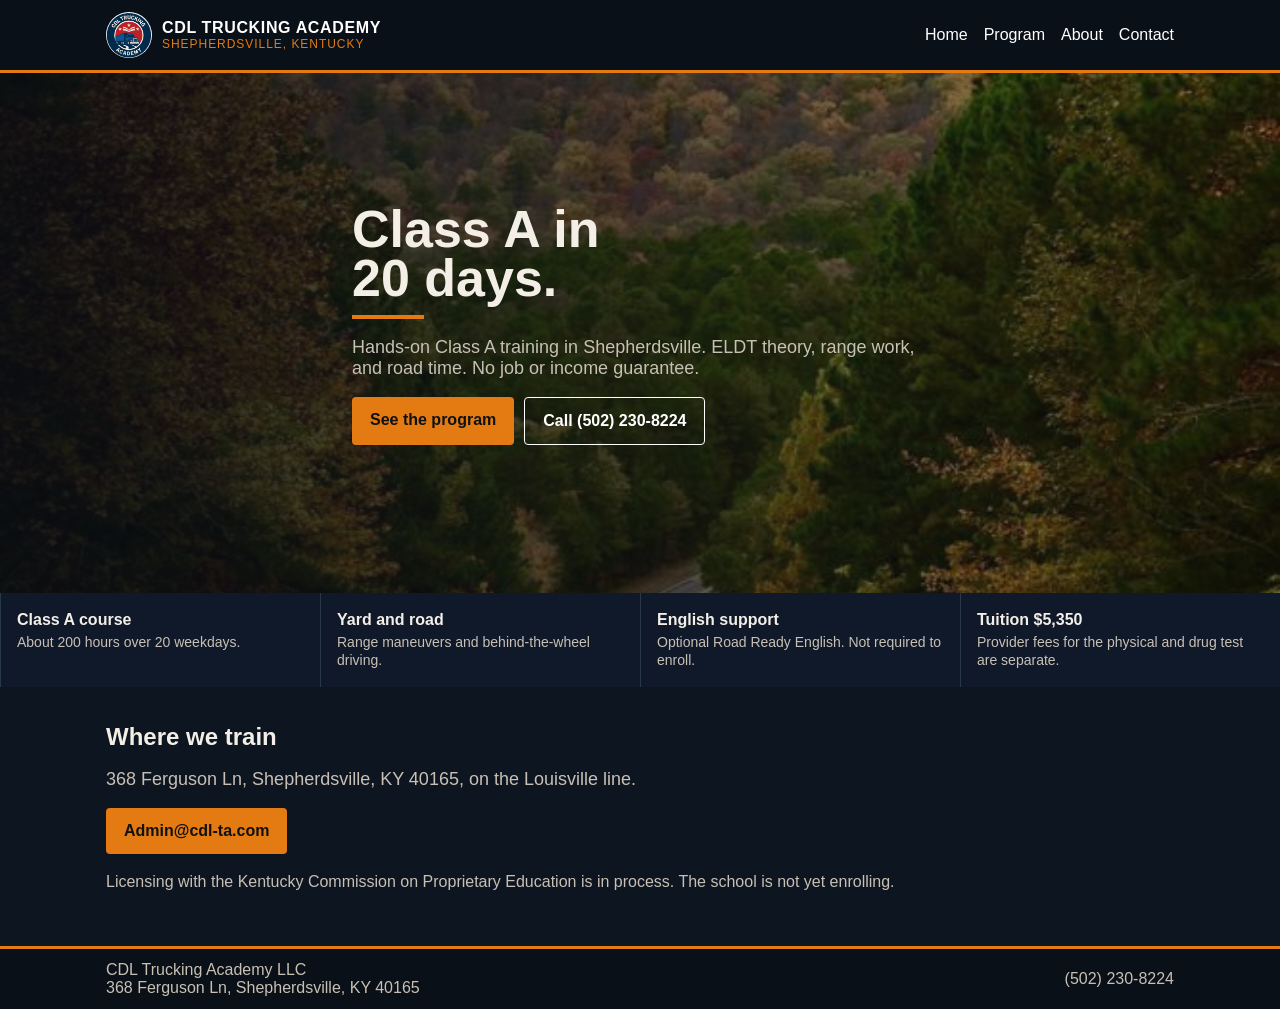
==== index.html @ 997da33d "Rebuild the site in the night-road theme" ====
<!doctype html><html lang="en"><head><meta charset="utf-8"><meta name="viewport" content="width=device-width, initial-scale=1"><meta name="theme-color" content="#0a1018"><title>CDL Trucking Academy</title><link rel="stylesheet" href="css/site.css"><link rel="icon" href="images/logo.png"></head><body>
<header><div class="bar">
<a class="brand" href="index.html"><img src="images/logo.png" alt="CDL Trucking Academy mark"><div><strong>CDL TRUCKING ACADEMY</strong><span>SHEPHERDSVILLE, KENTUCKY</span></div></a>
<input class="nav-toggle" id="nav-toggle" type="checkbox"><label for="nav-toggle">Menu</label>
<nav><a href="index.html">Home</a><a href="catalog.html">Program</a><a href="about.html">About</a><a href="index.html#contact">Contact</a></nav>
</div></header>
<section class="hero" style="background-image:url(images/road.jpg)">
<div class="hero-inner">
<h1>Class A in 20 days.</h1>
<div class="rule"></div>
<p class="lead">Hands-on Class A training in Shepherdsville. ELDT theory, range work, and road time. No job or income guarantee.</p>
<p class="actions"><a class="btn" href="catalog.html">See the program</a><a class="btn ghost" href="#contact">Call (502) 230-8224</a></p>
</div>
</section>
<section class="strip">
<div><strong>Class A course</strong><span>About 200 hours over 20 weekdays.</span></div>
<div><strong>Yard and road</strong><span>Range maneuvers and behind-the-wheel driving.</span></div>
<div><strong>English support</strong><span>Optional Road Ready English. Not required to enroll.</span></div>
<div><strong>Tuition $5,350</strong><span>Provider fees for the physical and drug test are separate.</span></div>
</section>
<div class="wrap" id="contact">
<h2>Where we train</h2>
<p class="lead">368 Ferguson Ln, Shepherdsville, KY 40165, on the Louisville line.</p>
<p><a class="btn" href="mailto:Admin@cdl-ta.com">Admin@cdl-ta.com</a></p>
<p class="note">Licensing with the Kentucky Commission on Proprietary Education is in process. The school is not yet enrolling.</p>
</div>
<footer><div class="bar"><div>CDL Trucking Academy LLC<br>368 Ferguson Ln, Shepherdsville, KY 40165</div><div>(502) 230-8224</div></div></footer>
</body></html>
---- css/site.css ----
:root { --ink:#f4efe6; --muted:#c8c0b4; --bg:#0d1520; --panel:#152033; --line:#2a384c; --amber:#e37b12; --amber-dark:#c2660c; }
* { box-sizing:border-box; }
html { -webkit-text-size-adjust:100%; }
body { margin:0; font-family:Arial, Helvetica, sans-serif; color:var(--ink); background:var(--bg); }
img { max-width:100%; height:auto; display:block; }
a { color:var(--amber); }
header { background:#0a1018; border-bottom:3px solid var(--amber); position:sticky; top:0; z-index:2; }
.bar { max-width:1100px; margin:0 auto; padding:12px 16px; display:flex; align-items:center; justify-content:space-between; gap:16px; }
.brand { display:flex; align-items:center; gap:10px; color:#fff; text-decoration:none; }
.brand img { width:46px; height:46px; border-radius:50%; background:#fff; }
.brand strong { display:block; letter-spacing:.04em; }
.brand span { display:block; color:var(--amber); font-size:12px; letter-spacing:.08em; }
.nav-toggle { display:none; }
.nav-toggle + label { display:none; }
nav { display:flex; gap:16px; }
nav a { color:#fff; text-decoration:none; padding:8px 0; }
.hero { position:relative; min-height:520px; display:flex; align-items:center; background:#0a1018 center/cover no-repeat; }
.hero::before { content:""; position:absolute; inset:0; background:linear-gradient(90deg, rgba(8,12,18,.88) 0%, rgba(8,12,18,.55) 55%, rgba(8,12,18,.25) 100%); }
.hero-inner, .wrap { position:relative; max-width:1100px; margin:0 auto; padding:36px 16px; }
.hero h1 { font-size:52px; line-height:.95; margin:0 0 12px; max-width:10ch; }
.rule { width:72px; height:4px; background:var(--amber); margin:0 0 16px; }
.lead { font-size:18px; max-width:36rem; color:var(--muted); }
.btn { display:inline-block; background:var(--amber); color:#111; text-decoration:none; font-weight:700; padding:14px 18px; border-radius:4px; min-height:44px; }
.btn.ghost { background:transparent; color:#fff; border:1px solid #fff; }
.actions { display:flex; flex-wrap:wrap; gap:10px; margin-top:18px; }
.strip { display:grid; grid-template-columns:1fr; background:#10192a; }
.strip div { padding:18px 16px; border-top:1px solid var(--line); }
.strip strong { display:block; margin-bottom:4px; }
.strip span { color:var(--muted); font-size:14px; }
.wrap h1, .wrap h2 { margin:0 0 12px; }
.grid { display:grid; grid-template-columns:1fr; gap:12px; }
.card { background:var(--panel); border:1px solid var(--line); padding:16px; border-radius:6px; }
.card h3 { margin:0 0 8px; }
.card p, li, .note { color:var(--muted); line-height:1.5; }
.table-wrap { overflow-x:auto; }
table { width:100%; border-collapse:collapse; }
th, td { text-align:left; padding:12px; border-bottom:1px solid var(--line); }
th { color:var(--amber); }
footer { background:#0a1018; border-top:3px solid var(--amber); }
footer .bar { display:block; color:var(--muted); }
footer a { color:#fff; }
@media (max-width:700px) {
  .nav-toggle + label { display:inline-flex; align-items:center; justify-content:center; width:44px; height:44px; border:1px solid #445; color:#fff; border-radius:4px; }
  nav { display:none; width:100%; flex-direction:column; }
  .nav-toggle:checked ~ nav { display:flex; }
  .bar { flex-wrap:wrap; }
  .hero h1 { font-size:40px; }
  .btn { display:block; text-align:center; }
}
@media (min-width:701px) {
  .strip { grid-template-columns:repeat(4,1fr); }
  .strip div { border-top:0; border-left:1px solid var(--line); }
  .grid.three { grid-template-columns:repeat(3,1fr); }
  footer .bar { display:flex; }
}
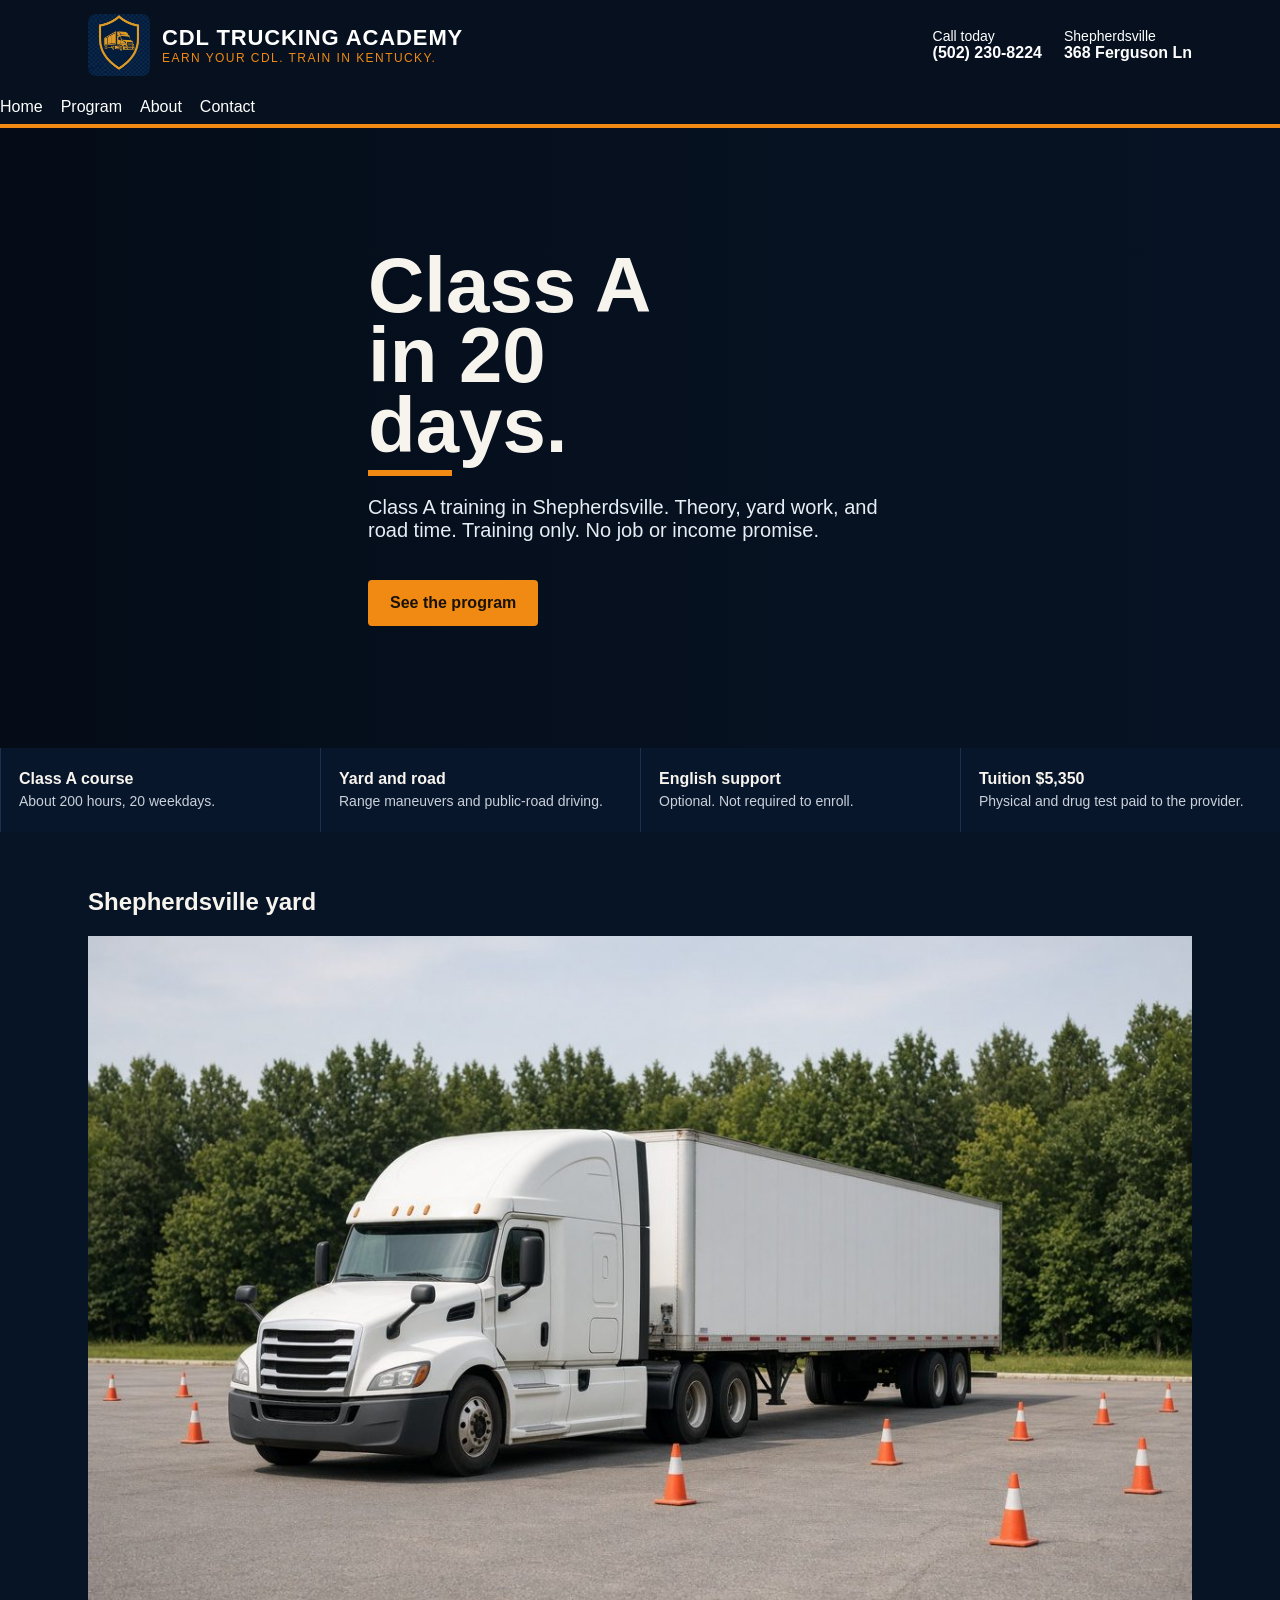
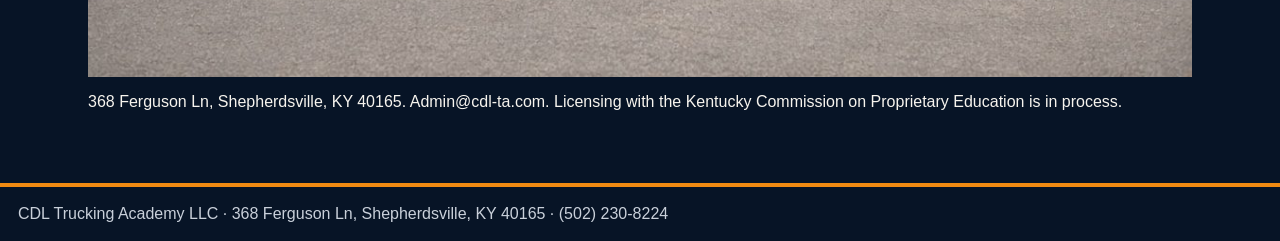
==== commit 577e3511: "Match the night-road mock and use new photos" ====
--- a/index.html
+++ b/index.html
@@ -1,28 +1,28 @@
-<!doctype html><html lang="en"><head><meta charset="utf-8"><meta name="viewport" content="width=device-width, initial-scale=1"><meta name="theme-color" content="#0a1018"><title>CDL Trucking Academy</title><link rel="stylesheet" href="css/site.css"><link rel="icon" href="images/logo.png"></head><body>
-<header><div class="bar">
-<a class="brand" href="index.html"><img src="images/logo.png" alt="CDL Trucking Academy mark"><div><strong>CDL TRUCKING ACADEMY</strong><span>SHEPHERDSVILLE, KENTUCKY</span></div></a>
-<input class="nav-toggle" id="nav-toggle" type="checkbox"><label for="nav-toggle">Menu</label>
-<nav><a href="index.html">Home</a><a href="catalog.html">Program</a><a href="about.html">About</a><a href="index.html#contact">Contact</a></nav>
-</div></header>
-<section class="hero" style="background-image:url(images/road.jpg)">
-<div class="hero-inner">
+<!doctype html><html lang="en"><head><meta charset="utf-8"><meta name="viewport" content="width=device-width, initial-scale=1"><title>CDL Trucking Academy</title><link rel="stylesheet" href="css/site.css"><link rel="icon" href="images/mark.jpg"></head><body>
+<header>
+<div class="top">
+<a class="brand" href="index.html"><img src="images/mark.jpg" alt="Academy mark"><div><strong>CDL TRUCKING ACADEMY</strong><span>EARN YOUR CDL. TRAIN IN KENTUCKY.</span></div></a>
+<div class="meta"><div>Call today<b>(502) 230-8224</b></div><div>Shepherdsville<b>368 Ferguson Ln</b></div></div>
+<input class="nav-toggle" id="nav" type="checkbox"><label for="nav">Menu</label>
+</div>
+<nav><a href="index.html">Home</a><a href="catalog.html">Program</a><a href="about.html">About</a><a href="#contact">Contact</a></nav>
+</header>
+<section class="hero"><div class="hero-inner">
 <h1>Class A in 20 days.</h1>
 <div class="rule"></div>
-<p class="lead">Hands-on Class A training in Shepherdsville. ELDT theory, range work, and road time. No job or income guarantee.</p>
-<p class="actions"><a class="btn" href="catalog.html">See the program</a><a class="btn ghost" href="#contact">Call (502) 230-8224</a></p>
-</div>
-</section>
+<p class="lead">Class A training in Shepherdsville. Theory, yard work, and road time. Training only. No job or income promise.</p>
+<a class="btn" href="catalog.html">See the program</a>
+</div></section>
 <section class="strip">
-<div><strong>Class A course</strong><span>About 200 hours over 20 weekdays.</span></div>
-<div><strong>Yard and road</strong><span>Range maneuvers and behind-the-wheel driving.</span></div>
-<div><strong>English support</strong><span>Optional Road Ready English. Not required to enroll.</span></div>
-<div><strong>Tuition $5,350</strong><span>Provider fees for the physical and drug test are separate.</span></div>
+<div><b>Class A course</b><span>About 200 hours, 20 weekdays.</span></div>
+<div><b>Yard and road</b><span>Range maneuvers and public-road driving.</span></div>
+<div><b>English support</b><span>Optional. Not required to enroll.</span></div>
+<div><b>Tuition $5,350</b><span>Physical and drug test paid to the provider.</span></div>
 </section>
 <div class="wrap" id="contact">
-<h2>Where we train</h2>
-<p class="lead">368 Ferguson Ln, Shepherdsville, KY 40165, on the Louisville line.</p>
-<p><a class="btn" href="mailto:Admin@cdl-ta.com">Admin@cdl-ta.com</a></p>
-<p class="note">Licensing with the Kentucky Commission on Proprietary Education is in process. The school is not yet enrolling.</p>
+<h2>Shepherdsville yard</h2>
+<img src="images/yard.jpg" alt="Training yard">
+<p>368 Ferguson Ln, Shepherdsville, KY 40165. Admin@cdl-ta.com. Licensing with the Kentucky Commission on Proprietary Education is in process.</p>
 </div>
-<footer><div class="bar"><div>CDL Trucking Academy LLC<br>368 Ferguson Ln, Shepherdsville, KY 40165</div><div>(502) 230-8224</div></div></footer>
+<footer>CDL Trucking Academy LLC · 368 Ferguson Ln, Shepherdsville, KY 40165 · (502) 230-8224</footer>
 </body></html>
--- a/css/site.css
+++ b/css/site.css
@@ -1,55 +1,45 @@
-:root { --ink:#f4efe6; --muted:#c8c0b4; --bg:#0d1520; --panel:#152033; --line:#2a384c; --amber:#e37b12; --amber-dark:#c2660c; }
+:root { --amber:#f08a12; --navy:#071426; --panel:#0c1c33; --ink:#f7f4ee; --muted:#c9d0da; }
 * { box-sizing:border-box; }
-html { -webkit-text-size-adjust:100%; }
-body { margin:0; font-family:Arial, Helvetica, sans-serif; color:var(--ink); background:var(--bg); }
-img { max-width:100%; height:auto; display:block; }
+body { margin:0; font-family:Arial, Helvetica, sans-serif; background:var(--navy); color:var(--ink); }
+img { max-width:100%; display:block; }
 a { color:var(--amber); }
-header { background:#0a1018; border-bottom:3px solid var(--amber); position:sticky; top:0; z-index:2; }
-.bar { max-width:1100px; margin:0 auto; padding:12px 16px; display:flex; align-items:center; justify-content:space-between; gap:16px; }
-.brand { display:flex; align-items:center; gap:10px; color:#fff; text-decoration:none; }
-.brand img { width:46px; height:46px; border-radius:50%; background:#fff; }
-.brand strong { display:block; letter-spacing:.04em; }
-.brand span { display:block; color:var(--amber); font-size:12px; letter-spacing:.08em; }
+header { background:#06101e; border-bottom:4px solid var(--amber); }
+.top { max-width:1140px; margin:0 auto; padding:14px 18px; display:flex; align-items:center; justify-content:space-between; gap:18px; }
+.brand { display:flex; align-items:center; gap:12px; color:#fff; text-decoration:none; }
+.brand img { width:62px; height:62px; object-fit:cover; border-radius:8px; }
+.brand strong { display:block; font-size:22px; letter-spacing:.04em; }
+.brand span { display:block; color:var(--amber); font-size:12px; letter-spacing:.12em; }
+.meta { display:flex; gap:22px; color:#fff; font-size:14px; }
+.meta b { display:block; font-size:16px; }
 .nav-toggle { display:none; }
-.nav-toggle + label { display:none; }
-nav { display:flex; gap:16px; }
+.nav-toggle + label { display:none; color:#fff; border:1px solid #345; padding:10px 12px; }
+nav { display:flex; gap:18px; background:#06101e; }
 nav a { color:#fff; text-decoration:none; padding:8px 0; }
-.hero { position:relative; min-height:520px; display:flex; align-items:center; background:#0a1018 center/cover no-repeat; }
-.hero::before { content:""; position:absolute; inset:0; background:linear-gradient(90deg, rgba(8,12,18,.88) 0%, rgba(8,12,18,.55) 55%, rgba(8,12,18,.25) 100%); }
-.hero-inner, .wrap { position:relative; max-width:1100px; margin:0 auto; padding:36px 16px; }
-.hero h1 { font-size:52px; line-height:.95; margin:0 0 12px; max-width:10ch; }
-.rule { width:72px; height:4px; background:var(--amber); margin:0 0 16px; }
-.lead { font-size:18px; max-width:36rem; color:var(--muted); }
-.btn { display:inline-block; background:var(--amber); color:#111; text-decoration:none; font-weight:700; padding:14px 18px; border-radius:4px; min-height:44px; }
-.btn.ghost { background:transparent; color:#fff; border:1px solid #fff; }
-.actions { display:flex; flex-wrap:wrap; gap:10px; margin-top:18px; }
-.strip { display:grid; grid-template-columns:1fr; background:#10192a; }
-.strip div { padding:18px 16px; border-top:1px solid var(--line); }
-.strip strong { display:block; margin-bottom:4px; }
+.hero { min-height:620px; background:url(images/hero.jpg) center/cover no-repeat; display:flex; align-items:center; position:relative; }
+.hero::before { content:""; position:absolute; inset:0; background:linear-gradient(90deg, rgba(4,10,20,.82), rgba(4,10,20,.28) 62%, rgba(4,10,20,.15)); }
+.hero-inner { position:relative; max-width:1140px; margin:0 auto; padding:48px 18px; }
+.hero h1 { font-size:78px; line-height:.9; margin:0 0 10px; max-width:8ch; }
+.rule { width:84px; height:6px; background:var(--amber); margin:8px 0 18px; }
+.lead { font-size:20px; max-width:34rem; color:#e7edf4; }
+.btn { display:inline-block; background:var(--amber); color:#1a1206; text-decoration:none; font-weight:800; padding:14px 22px; border-radius:4px; margin-top:18px; }
+.strip { display:grid; grid-template-columns:repeat(4,1fr); background:#08162b; }
+.strip div { padding:22px 18px; border-left:1px solid #1d314d; }
+.strip b { display:block; margin-bottom:4px; }
 .strip span { color:var(--muted); font-size:14px; }
-.wrap h1, .wrap h2 { margin:0 0 12px; }
-.grid { display:grid; grid-template-columns:1fr; gap:12px; }
-.card { background:var(--panel); border:1px solid var(--line); padding:16px; border-radius:6px; }
-.card h3 { margin:0 0 8px; }
-.card p, li, .note { color:var(--muted); line-height:1.5; }
+.wrap { max-width:1140px; margin:0 auto; padding:36px 18px 56px; }
+.grid { display:grid; grid-template-columns:repeat(3,1fr); gap:14px; }
+.card { background:var(--panel); padding:16px; border:1px solid #1d314d; }
+table { width:100%; border-collapse:collapse; }
+th, td { text-align:left; padding:12px; border-bottom:1px solid #1d314d; }
+th { color:var(--amber); }
 .table-wrap { overflow-x:auto; }
-table { width:100%; border-collapse:collapse; }
-th, td { text-align:left; padding:12px; border-bottom:1px solid var(--line); }
-th { color:var(--amber); }
-footer { background:#0a1018; border-top:3px solid var(--amber); }
-footer .bar { display:block; color:var(--muted); }
-footer a { color:#fff; }
-@media (max-width:700px) {
-  .nav-toggle + label { display:inline-flex; align-items:center; justify-content:center; width:44px; height:44px; border:1px solid #445; color:#fff; border-radius:4px; }
-  nav { display:none; width:100%; flex-direction:column; }
+footer { border-top:4px solid var(--amber); padding:18px; color:var(--muted); }
+@media (max-width:800px) {
+  .top, .meta, .strip, .grid { display:block; }
+  .nav-toggle + label { display:inline-block; }
+  nav { display:none; flex-direction:column; padding:0 18px 12px; }
   .nav-toggle:checked ~ nav { display:flex; }
-  .bar { flex-wrap:wrap; }
-  .hero h1 { font-size:40px; }
-  .btn { display:block; text-align:center; }
+  .hero { min-height:480px; }
+  .hero h1 { font-size:48px; }
+  .strip div { border-left:0; border-top:1px solid #1d314d; }
 }
-@media (min-width:701px) {
-  .strip { grid-template-columns:repeat(4,1fr); }
-  .strip div { border-top:0; border-left:1px solid var(--line); }
-  .grid.three { grid-template-columns:repeat(3,1fr); }
-  footer .bar { display:flex; }
-}
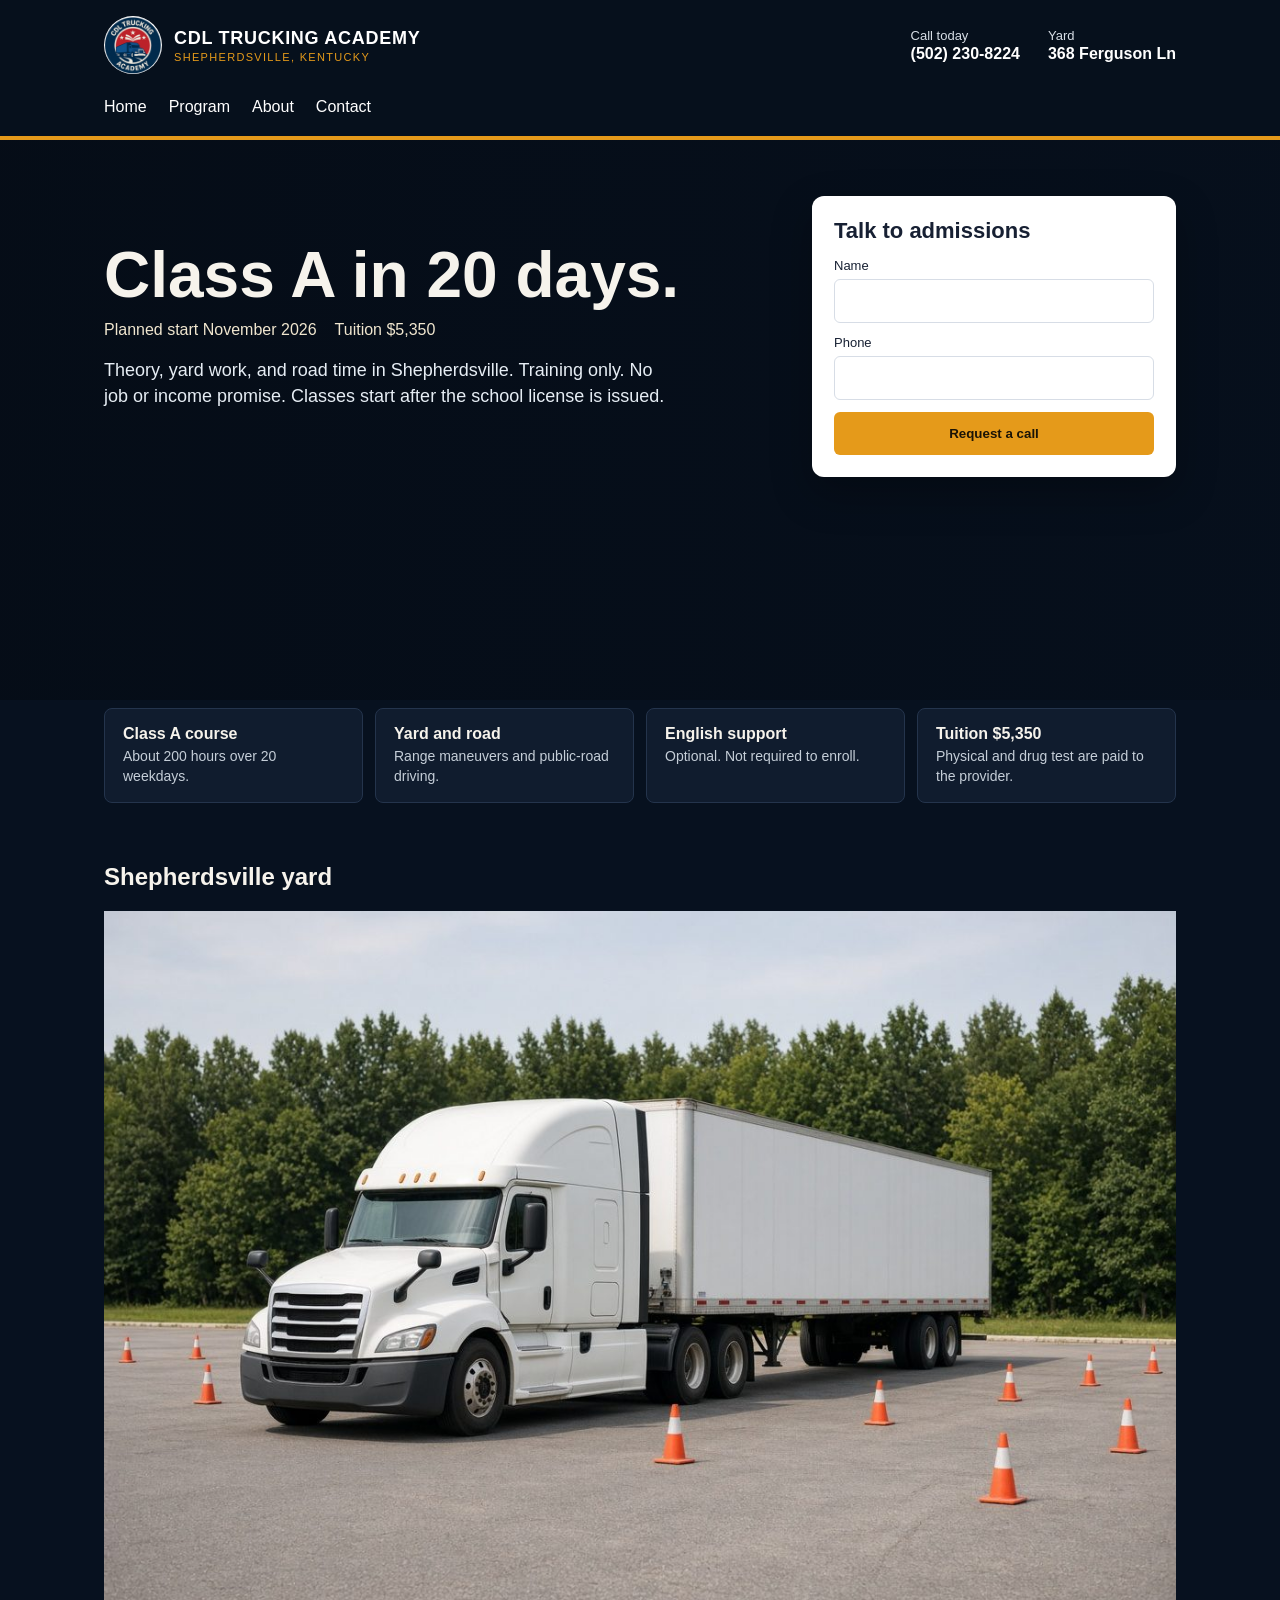
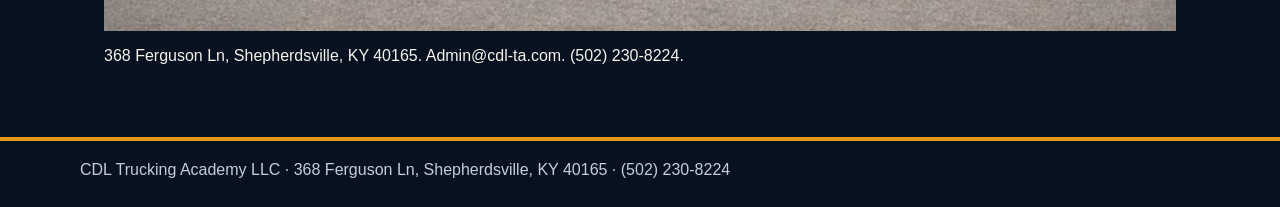
==== commit 4da57563: "Advisor layout with the school logo" ====
--- a/index.html
+++ b/index.html
@@ -1,28 +1,35 @@
-<!doctype html><html lang="en"><head><meta charset="utf-8"><meta name="viewport" content="width=device-width, initial-scale=1"><title>CDL Trucking Academy</title><link rel="stylesheet" href="css/site.css"><link rel="icon" href="images/mark.jpg"></head><body>
+<!doctype html><html lang="en"><head><meta charset="utf-8"><meta name="viewport" content="width=device-width, initial-scale=1"><title>CDL Trucking Academy</title><link rel="stylesheet" href="css/site.css"><link rel="icon" href="images/logo.png"></head><body>
 <header>
 <div class="top">
-<a class="brand" href="index.html"><img src="images/mark.jpg" alt="Academy mark"><div><strong>CDL TRUCKING ACADEMY</strong><span>EARN YOUR CDL. TRAIN IN KENTUCKY.</span></div></a>
-<div class="meta"><div>Call today<b>(502) 230-8224</b></div><div>Shepherdsville<b>368 Ferguson Ln</b></div></div>
+<a class="brand" href="index.html"><img src="images/logo.png" alt="CDL Trucking Academy"><div><strong>CDL TRUCKING ACADEMY</strong><span>SHEPHERDSVILLE, KENTUCKY</span></div></a>
+<div class="meta"><div>Call today<b>(502) 230-8224</b></div><div>Yard<b>368 Ferguson Ln</b></div></div>
+</div>
 <input class="nav-toggle" id="nav" type="checkbox"><label for="nav">Menu</label>
-</div>
 <nav><a href="index.html">Home</a><a href="catalog.html">Program</a><a href="about.html">About</a><a href="#contact">Contact</a></nav>
 </header>
 <section class="hero"><div class="hero-inner">
+<div>
 <h1>Class A in 20 days.</h1>
-<div class="rule"></div>
-<p class="lead">Class A training in Shepherdsville. Theory, yard work, and road time. Training only. No job or income promise.</p>
-<a class="btn" href="catalog.html">See the program</a>
+<p class="facts"><span>Planned start November 2026</span><span>Tuition $5,350</span></p>
+<p class="lead">Theory, yard work, and road time in Shepherdsville. Training only. No job or income promise. Classes start after the school license is issued.</p>
+</div>
+<form class="card" action="mailto:Admin@cdl-ta.com" method="post" enctype="text/plain">
+<h2>Talk to admissions</h2>
+<label for="name">Name</label><input id="name" name="name" required>
+<label for="phone">Phone</label><input id="phone" name="phone" required>
+<button type="submit">Request a call</button>
+</form>
 </div></section>
 <section class="strip">
-<div><b>Class A course</b><span>About 200 hours, 20 weekdays.</span></div>
+<div><b>Class A course</b><span>About 200 hours over 20 weekdays.</span></div>
 <div><b>Yard and road</b><span>Range maneuvers and public-road driving.</span></div>
 <div><b>English support</b><span>Optional. Not required to enroll.</span></div>
-<div><b>Tuition $5,350</b><span>Physical and drug test paid to the provider.</span></div>
+<div><b>Tuition $5,350</b><span>Physical and drug test are paid to the provider.</span></div>
 </section>
 <div class="wrap" id="contact">
 <h2>Shepherdsville yard</h2>
 <img src="images/yard.jpg" alt="Training yard">
-<p>368 Ferguson Ln, Shepherdsville, KY 40165. Admin@cdl-ta.com. Licensing with the Kentucky Commission on Proprietary Education is in process.</p>
+<p>368 Ferguson Ln, Shepherdsville, KY 40165. Admin@cdl-ta.com. (502) 230-8224.</p>
 </div>
-<footer>CDL Trucking Academy LLC · 368 Ferguson Ln, Shepherdsville, KY 40165 · (502) 230-8224</footer>
+<footer><div>CDL Trucking Academy LLC · 368 Ferguson Ln, Shepherdsville, KY 40165 · (502) 230-8224</div></footer>
 </body></html>
--- a/css/site.css
+++ b/css/site.css
@@ -1,45 +1,53 @@
-:root { --amber:#f08a12; --navy:#071426; --panel:#0c1c33; --ink:#f7f4ee; --muted:#c9d0da; }
+:root { --amber:#e59a1a; --navy:#07111f; --panel:#101c2e; --ink:#f6f3ec; --muted:#c5ced8; --line:#24344c; }
 * { box-sizing:border-box; }
+html { -webkit-text-size-adjust:100%; }
 body { margin:0; font-family:Arial, Helvetica, sans-serif; background:var(--navy); color:var(--ink); }
 img { max-width:100%; display:block; }
 a { color:var(--amber); }
-header { background:#06101e; border-bottom:4px solid var(--amber); }
-.top { max-width:1140px; margin:0 auto; padding:14px 18px; display:flex; align-items:center; justify-content:space-between; gap:18px; }
+header { background:#06101c; border-bottom:4px solid var(--amber); }
+.top { max-width:1120px; margin:0 auto; padding:16px 24px; display:flex; align-items:center; justify-content:space-between; gap:20px; }
 .brand { display:flex; align-items:center; gap:12px; color:#fff; text-decoration:none; }
-.brand img { width:62px; height:62px; object-fit:cover; border-radius:8px; }
-.brand strong { display:block; font-size:22px; letter-spacing:.04em; }
-.brand span { display:block; color:var(--amber); font-size:12px; letter-spacing:.12em; }
-.meta { display:flex; gap:22px; color:#fff; font-size:14px; }
-.meta b { display:block; font-size:16px; }
+.brand img { width:58px; height:58px; border-radius:50%; background:#fff; }
+.brand strong { display:block; font-size:18px; letter-spacing:.04em; }
+.brand span { display:block; margin-top:2px; color:var(--amber); font-size:11px; letter-spacing:.12em; }
+.meta { display:flex; gap:28px; font-size:13px; color:#d7dee6; }
+.meta b { display:block; margin-top:2px; color:#fff; font-size:16px; }
 .nav-toggle { display:none; }
-.nav-toggle + label { display:none; color:#fff; border:1px solid #345; padding:10px 12px; }
-nav { display:flex; gap:18px; background:#06101e; }
+.nav-toggle + label { display:none; }
+nav { max-width:1120px; margin:0 auto; padding:0 24px 12px; display:flex; gap:22px; }
 nav a { color:#fff; text-decoration:none; padding:8px 0; }
-.hero { min-height:620px; background:url(images/hero.jpg) center/cover no-repeat; display:flex; align-items:center; position:relative; }
-.hero::before { content:""; position:absolute; inset:0; background:linear-gradient(90deg, rgba(4,10,20,.82), rgba(4,10,20,.28) 62%, rgba(4,10,20,.15)); }
-.hero-inner { position:relative; max-width:1140px; margin:0 auto; padding:48px 18px; }
-.hero h1 { font-size:78px; line-height:.9; margin:0 0 10px; max-width:8ch; }
-.rule { width:84px; height:6px; background:var(--amber); margin:8px 0 18px; }
-.lead { font-size:20px; max-width:34rem; color:#e7edf4; }
-.btn { display:inline-block; background:var(--amber); color:#1a1206; text-decoration:none; font-weight:800; padding:14px 22px; border-radius:4px; margin-top:18px; }
-.strip { display:grid; grid-template-columns:repeat(4,1fr); background:#08162b; }
-.strip div { padding:22px 18px; border-left:1px solid #1d314d; }
+.hero { min-height:560px; background:url(images/hero.jpg) center 40%/cover no-repeat; position:relative; }
+.hero::before { content:""; position:absolute; inset:0; background:linear-gradient(90deg, rgba(5,12,22,.88) 0%, rgba(5,12,22,.62) 48%, rgba(5,12,22,.35) 100%); }
+.hero-inner { position:relative; max-width:1120px; margin:0 auto; padding:56px 24px; display:grid; grid-template-columns:1.3fr .7fr; gap:32px; align-items:center; }
+.hero h1 { font-size:64px; line-height:.92; margin:0 0 16px; }
+.facts { display:flex; flex-wrap:wrap; gap:18px; color:#f0e6cf; margin:0 0 8px; }
+.lead { max-width:36rem; color:#e6edf4; font-size:18px; line-height:1.45; }
+.card { background:#fff; color:#172033; border-radius:12px; padding:22px; box-shadow:0 16px 40px rgba(0,0,0,.28); }
+.card h2 { margin:0 0 14px; font-size:22px; }
+label { display:block; font-size:13px; margin:0 0 6px; }
+input, textarea { width:100%; border:1px solid #d7dde6; border-radius:6px; padding:12px; margin:0 0 12px; font:inherit; }
+button, .btn { display:inline-block; width:100%; text-align:center; background:var(--amber); color:#1b1406; text-decoration:none; font-weight:800; border:0; border-radius:6px; padding:14px 16px; cursor:pointer; }
+.strip { max-width:1120px; margin:0 auto; padding:8px 24px 28px; display:grid; grid-template-columns:repeat(4,1fr); gap:12px; }
+.strip div { background:var(--panel); border:1px solid var(--line); border-radius:8px; padding:16px 18px; }
 .strip b { display:block; margin-bottom:4px; }
-.strip span { color:var(--muted); font-size:14px; }
-.wrap { max-width:1140px; margin:0 auto; padding:36px 18px 56px; }
+.strip span { color:var(--muted); font-size:14px; line-height:1.4; }
+.wrap { max-width:1120px; margin:0 auto; padding:12px 24px 56px; }
+.wrap h1 { font-size:40px; margin:8px 0 16px; }
 .grid { display:grid; grid-template-columns:repeat(3,1fr); gap:14px; }
-.card { background:var(--panel); padding:16px; border:1px solid #1d314d; }
+.panel { background:var(--panel); border:1px solid var(--line); border-radius:8px; padding:16px 18px; }
+.table-wrap { overflow-x:auto; }
 table { width:100%; border-collapse:collapse; }
-th, td { text-align:left; padding:12px; border-bottom:1px solid #1d314d; }
+th, td { text-align:left; padding:12px 10px; border-bottom:1px solid var(--line); }
 th { color:var(--amber); }
-.table-wrap { overflow-x:auto; }
-footer { border-top:4px solid var(--amber); padding:18px; color:var(--muted); }
+footer { border-top:4px solid var(--amber); padding:20px 24px 28px; color:var(--muted); }
+footer div { max-width:1120px; margin:0 auto; }
 @media (max-width:800px) {
-  .top, .meta, .strip, .grid { display:block; }
-  .nav-toggle + label { display:inline-block; }
-  nav { display:none; flex-direction:column; padding:0 18px 12px; }
+  .top { align-items:flex-start; }
+  .meta { display:none; }
+  .nav-toggle + label { display:inline-flex; align-items:center; height:44px; padding:0 12px; border:1px solid #345; color:#fff; border-radius:6px; }
+  nav { display:none; flex-direction:column; gap:0; }
   .nav-toggle:checked ~ nav { display:flex; }
-  .hero { min-height:480px; }
-  .hero h1 { font-size:48px; }
-  .strip div { border-left:0; border-top:1px solid #1d314d; }
+  .hero-inner, .strip, .grid { display:block; }
+  .hero h1 { font-size:42px; }
+  .card, .strip div, .panel { margin-top:12px; }
 }
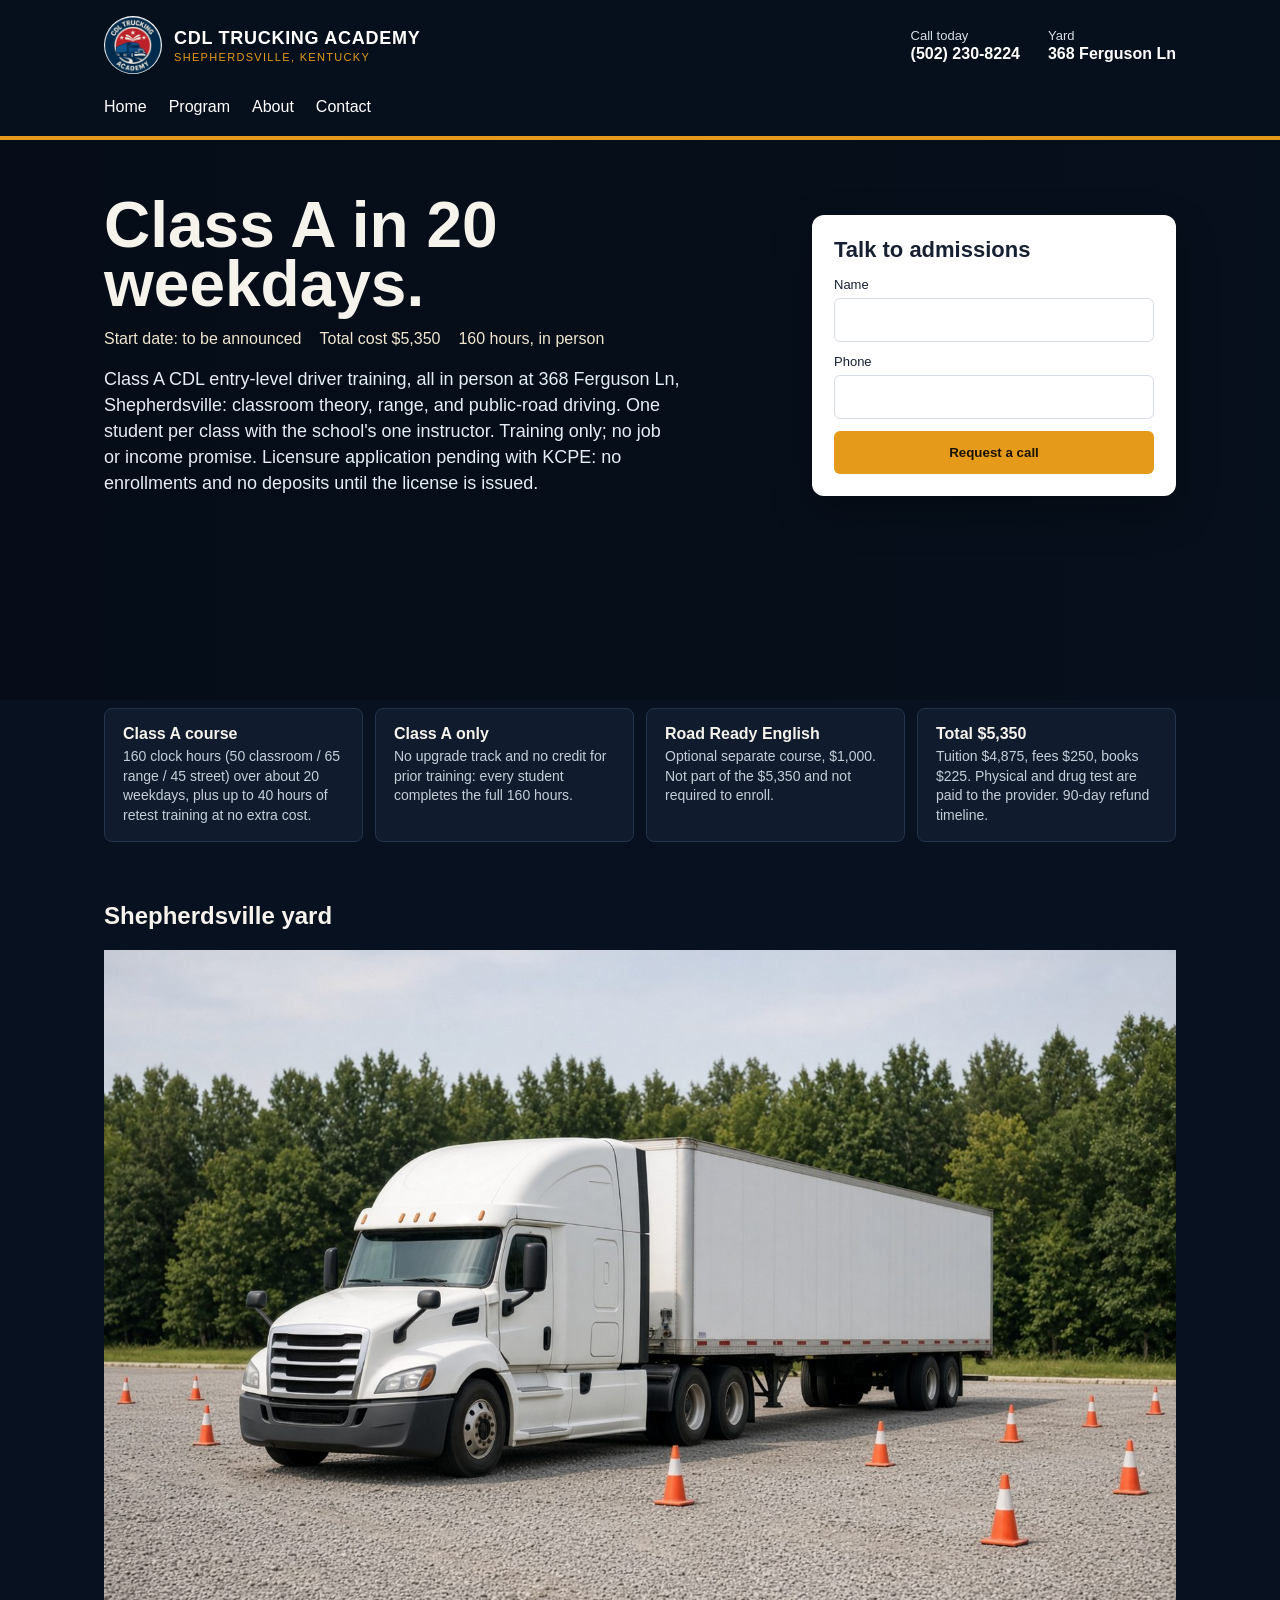
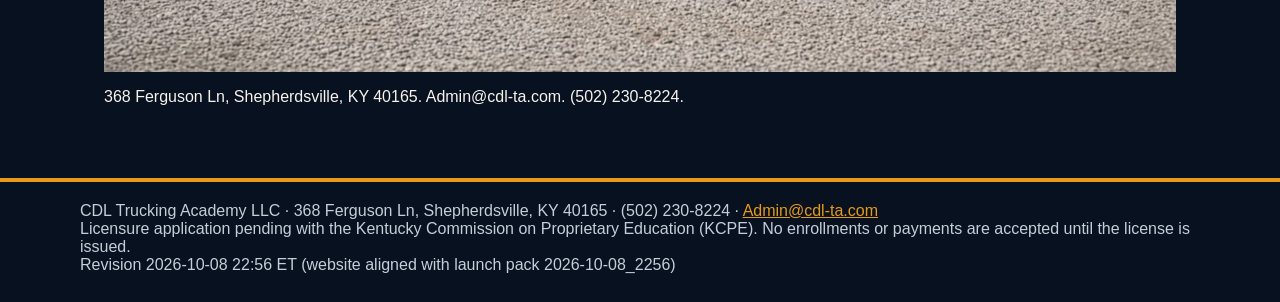
==== commit 461cb11e: "Website aligned with launch pack 2026-10-08_2256" ====
--- a/index.html
+++ b/index.html
@@ -9,9 +9,9 @@
 </header>
 <section class="hero"><div class="hero-inner">
 <div>
-<h1>Class A in 20 days.</h1>
-<p class="facts"><span>Planned start November 2026</span><span>Tuition $5,350</span></p>
-<p class="lead">Theory, yard work, and road time in Shepherdsville. Training only. No job or income promise. Classes start after the school license is issued.</p>
+<h1>Class A in 20 weekdays.</h1>
+<p class="facts"><span>Start date: to be announced</span><span>Total cost $5,350</span><span>160 hours, in person</span></p>
+<p class="lead">Class A CDL entry-level driver training, all in person at 368 Ferguson Ln, Shepherdsville: classroom theory, range, and public-road driving. One student per class with the school's one instructor. Training only; no job or income promise. Licensure application pending with KCPE: no enrollments and no deposits until the license is issued.</p>
 </div>
 <form class="card" action="mailto:Admin@cdl-ta.com" method="post" enctype="text/plain">
 <h2>Talk to admissions</h2>
@@ -21,15 +21,16 @@
 </form>
 </div></section>
 <section class="strip">
-<div><b>Class A course</b><span>About 200 hours over 20 weekdays.</span></div>
-<div><b>Yard and road</b><span>Range maneuvers and public-road driving.</span></div>
-<div><b>English support</b><span>Optional. Not required to enroll.</span></div>
-<div><b>Tuition $5,350</b><span>Physical and drug test are paid to the provider.</span></div>
+<div><b>Class A course</b><span>160 clock hours (50 classroom / 65 range / 45 street) over about 20 weekdays, plus up to 40 hours of retest training at no extra cost.</span></div>
+<div><b>Class A only</b><span>No upgrade track and no credit for prior training: every student completes the full 160 hours.</span></div>
+<div><b>Road Ready English</b><span>Optional separate course, $1,000. Not part of the $5,350 and not required to enroll.</span></div>
+<div><b>Total $5,350</b><span>Tuition $4,875, fees $250, books $225. Physical and drug test are paid to the provider. 90-day refund timeline.</span></div>
 </section>
 <div class="wrap" id="contact">
 <h2>Shepherdsville yard</h2>
 <img src="images/yard.jpg" alt="Training yard">
 <p>368 Ferguson Ln, Shepherdsville, KY 40165. Admin@cdl-ta.com. (502) 230-8224.</p>
 </div>
-<footer><div>CDL Trucking Academy LLC · 368 Ferguson Ln, Shepherdsville, KY 40165 · (502) 230-8224</div></footer>
+<footer><div>CDL Trucking Academy LLC · 368 Ferguson Ln, Shepherdsville, KY 40165 · (502) 230-8224 · <a href="mailto:Admin@cdl-ta.com">Admin@cdl-ta.com</a></div><div>Licensure application pending with the Kentucky Commission on Proprietary Education (KCPE). No enrollments or payments are accepted until the license is issued.</div><div>Revision 2026-10-08 22:56 ET (website aligned with launch pack 2026-10-08_2256)</div></footer>
+<!-- Revision 2026-10-08 22:56 ET (website aligned with launch pack 2026-10-08_2256) -->
 </body></html>
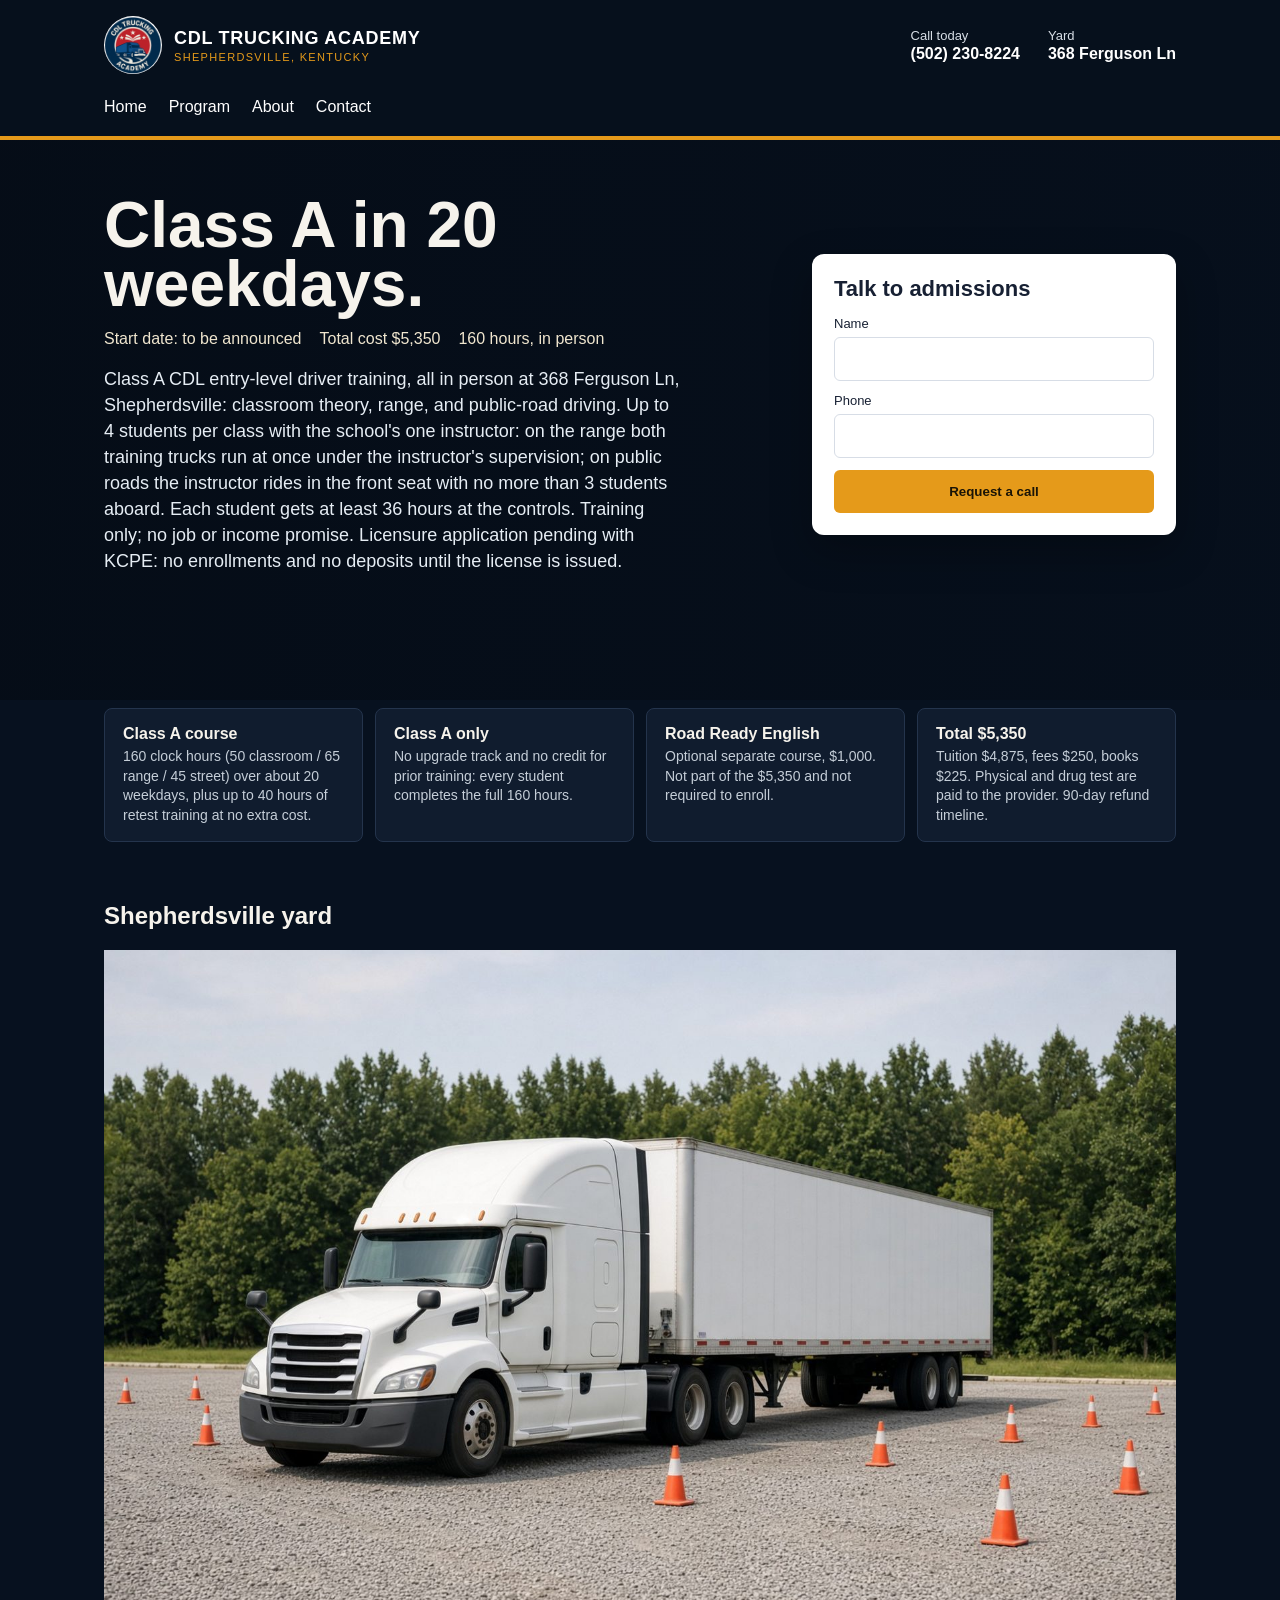
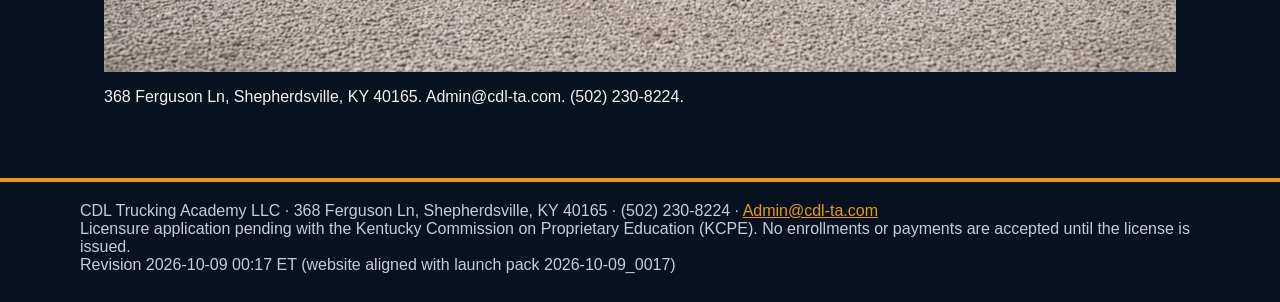
==== commit 599a7611: "Website aligned with launch pack 2026-10-09_0017" ====
--- a/index.html
+++ b/index.html
@@ -11,7 +11,7 @@
 <div>
 <h1>Class A in 20 weekdays.</h1>
 <p class="facts"><span>Start date: to be announced</span><span>Total cost $5,350</span><span>160 hours, in person</span></p>
-<p class="lead">Class A CDL entry-level driver training, all in person at 368 Ferguson Ln, Shepherdsville: classroom theory, range, and public-road driving. One student per class with the school's one instructor. Training only; no job or income promise. Licensure application pending with KCPE: no enrollments and no deposits until the license is issued.</p>
+<p class="lead">Class A CDL entry-level driver training, all in person at 368 Ferguson Ln, Shepherdsville: classroom theory, range, and public-road driving. Up to 4 students per class with the school's one instructor: on the range both training trucks run at once under the instructor's supervision; on public roads the instructor rides in the front seat with no more than 3 students aboard. Each student gets at least 36 hours at the controls. Training only; no job or income promise. Licensure application pending with KCPE: no enrollments and no deposits until the license is issued.</p>
 </div>
 <form class="card" action="mailto:Admin@cdl-ta.com" method="post" enctype="text/plain">
 <h2>Talk to admissions</h2>
@@ -31,6 +31,6 @@
 <img src="images/yard.jpg" alt="Training yard">
 <p>368 Ferguson Ln, Shepherdsville, KY 40165. Admin@cdl-ta.com. (502) 230-8224.</p>
 </div>
-<footer><div>CDL Trucking Academy LLC · 368 Ferguson Ln, Shepherdsville, KY 40165 · (502) 230-8224 · <a href="mailto:Admin@cdl-ta.com">Admin@cdl-ta.com</a></div><div>Licensure application pending with the Kentucky Commission on Proprietary Education (KCPE). No enrollments or payments are accepted until the license is issued.</div><div>Revision 2026-10-08 22:56 ET (website aligned with launch pack 2026-10-08_2256)</div></footer>
-<!-- Revision 2026-10-08 22:56 ET (website aligned with launch pack 2026-10-08_2256) -->
+<footer><div>CDL Trucking Academy LLC · 368 Ferguson Ln, Shepherdsville, KY 40165 · (502) 230-8224 · <a href="mailto:Admin@cdl-ta.com">Admin@cdl-ta.com</a></div><div>Licensure application pending with the Kentucky Commission on Proprietary Education (KCPE). No enrollments or payments are accepted until the license is issued.</div><div>Revision 2026-10-09 00:17 ET (website aligned with launch pack 2026-10-09_0017)</div></footer>
+<!-- Revision 2026-10-09 00:17 ET (website aligned with launch pack 2026-10-09_0017) -->
 </body></html>
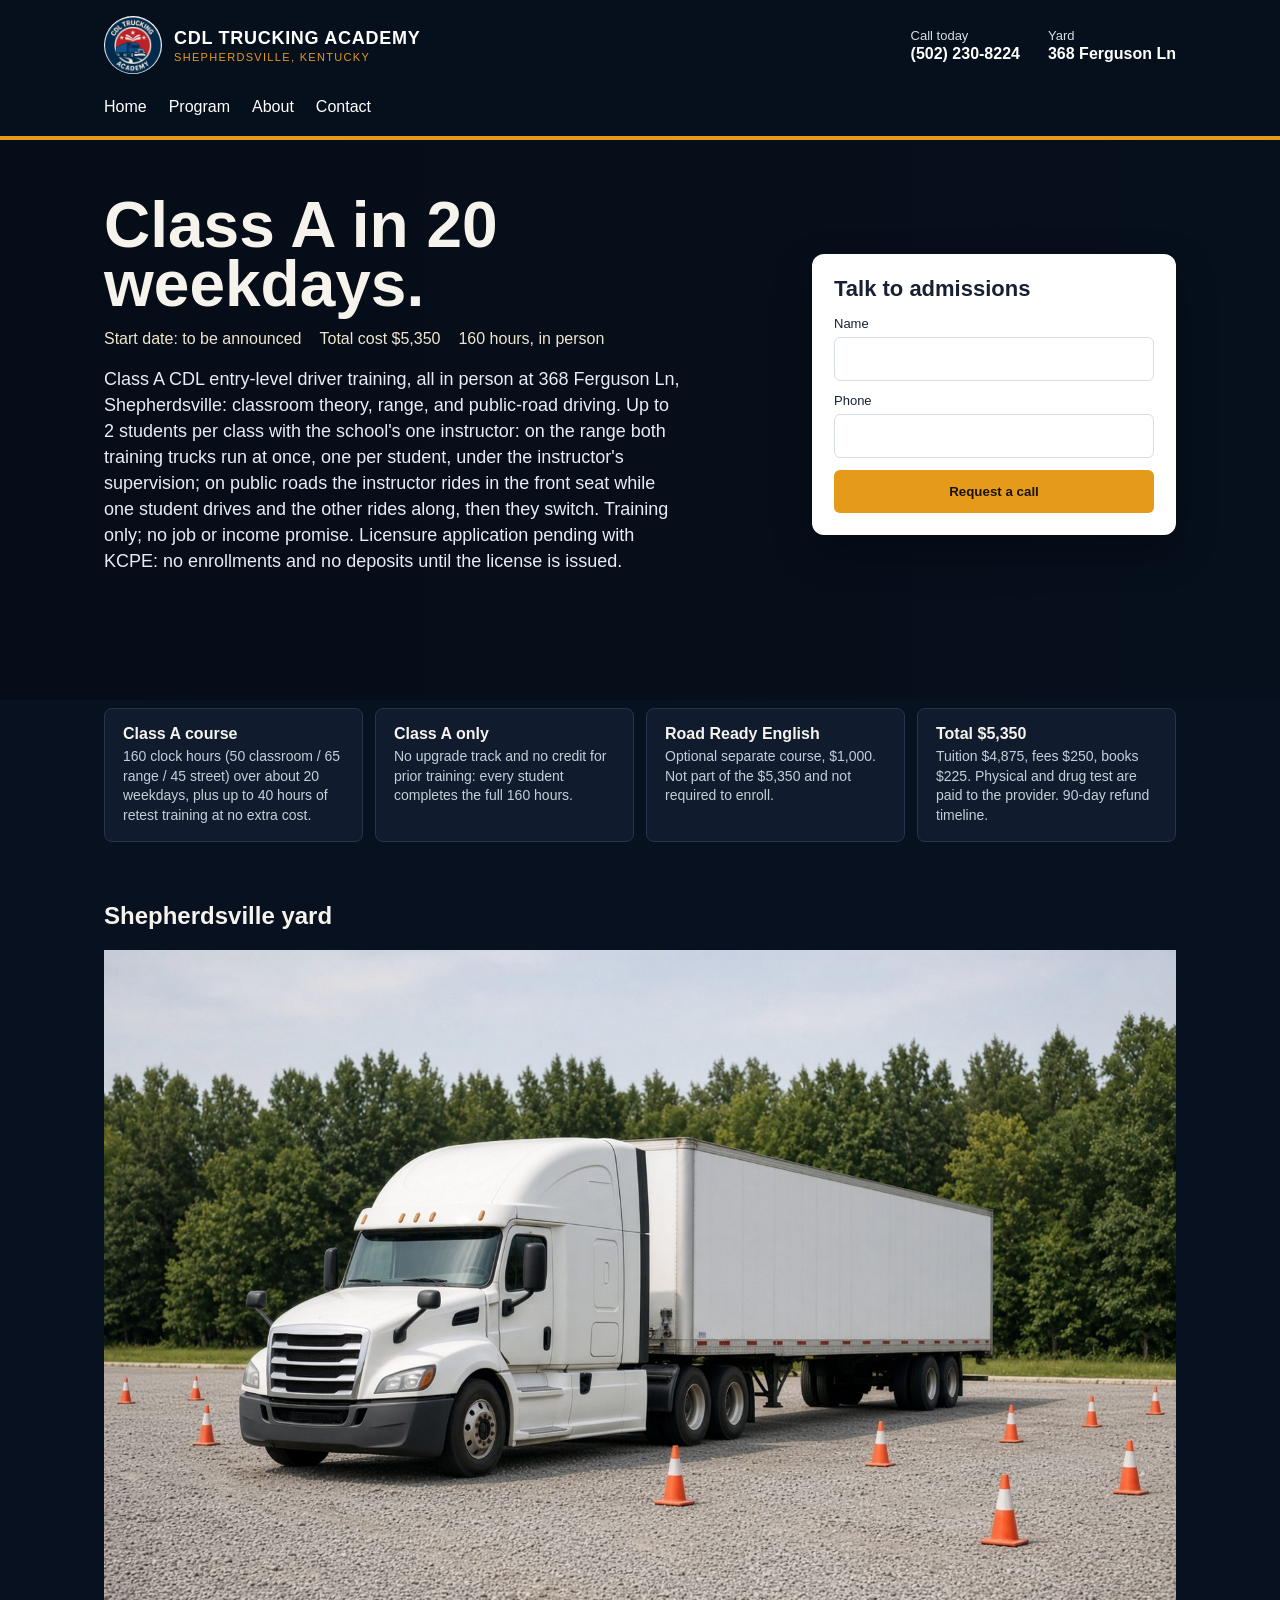
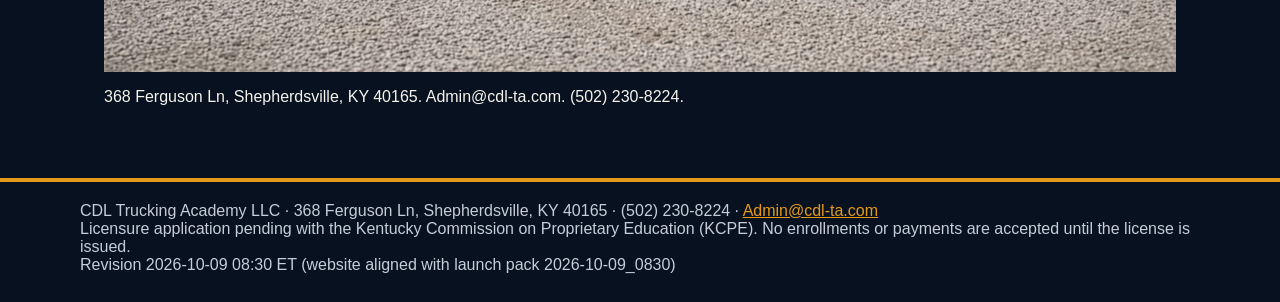
==== commit dbe2119c: "Website aligned with launch pack 2026-10-09_0830" ====
--- a/index.html
+++ b/index.html
@@ -11,7 +11,7 @@
 <div>
 <h1>Class A in 20 weekdays.</h1>
 <p class="facts"><span>Start date: to be announced</span><span>Total cost $5,350</span><span>160 hours, in person</span></p>
-<p class="lead">Class A CDL entry-level driver training, all in person at 368 Ferguson Ln, Shepherdsville: classroom theory, range, and public-road driving. Up to 4 students per class with the school's one instructor: on the range both training trucks run at once under the instructor's supervision; on public roads the instructor rides in the front seat with no more than 3 students aboard. Each student gets at least 36 hours at the controls. Training only; no job or income promise. Licensure application pending with KCPE: no enrollments and no deposits until the license is issued.</p>
+<p class="lead">Class A CDL entry-level driver training, all in person at 368 Ferguson Ln, Shepherdsville: classroom theory, range, and public-road driving. Up to 2 students per class with the school's one instructor: on the range both training trucks run at once, one per student, under the instructor's supervision; on public roads the instructor rides in the front seat while one student drives and the other rides along, then they switch. Training only; no job or income promise. Licensure application pending with KCPE: no enrollments and no deposits until the license is issued.</p>
 </div>
 <form class="card" action="mailto:Admin@cdl-ta.com" method="post" enctype="text/plain">
 <h2>Talk to admissions</h2>
@@ -31,6 +31,6 @@
 <img src="images/yard.jpg" alt="Training yard">
 <p>368 Ferguson Ln, Shepherdsville, KY 40165. Admin@cdl-ta.com. (502) 230-8224.</p>
 </div>
-<footer><div>CDL Trucking Academy LLC · 368 Ferguson Ln, Shepherdsville, KY 40165 · (502) 230-8224 · <a href="mailto:Admin@cdl-ta.com">Admin@cdl-ta.com</a></div><div>Licensure application pending with the Kentucky Commission on Proprietary Education (KCPE). No enrollments or payments are accepted until the license is issued.</div><div>Revision 2026-10-09 00:17 ET (website aligned with launch pack 2026-10-09_0017)</div></footer>
-<!-- Revision 2026-10-09 00:17 ET (website aligned with launch pack 2026-10-09_0017) -->
+<footer><div>CDL Trucking Academy LLC · 368 Ferguson Ln, Shepherdsville, KY 40165 · (502) 230-8224 · <a href="mailto:Admin@cdl-ta.com">Admin@cdl-ta.com</a></div><div>Licensure application pending with the Kentucky Commission on Proprietary Education (KCPE). No enrollments or payments are accepted until the license is issued.</div><div>Revision 2026-10-09 08:30 ET (website aligned with launch pack 2026-10-09_0830)</div></footer>
+<!-- Revision 2026-10-09 08:30 ET (website aligned with launch pack 2026-10-09_0830) -->
 </body></html>
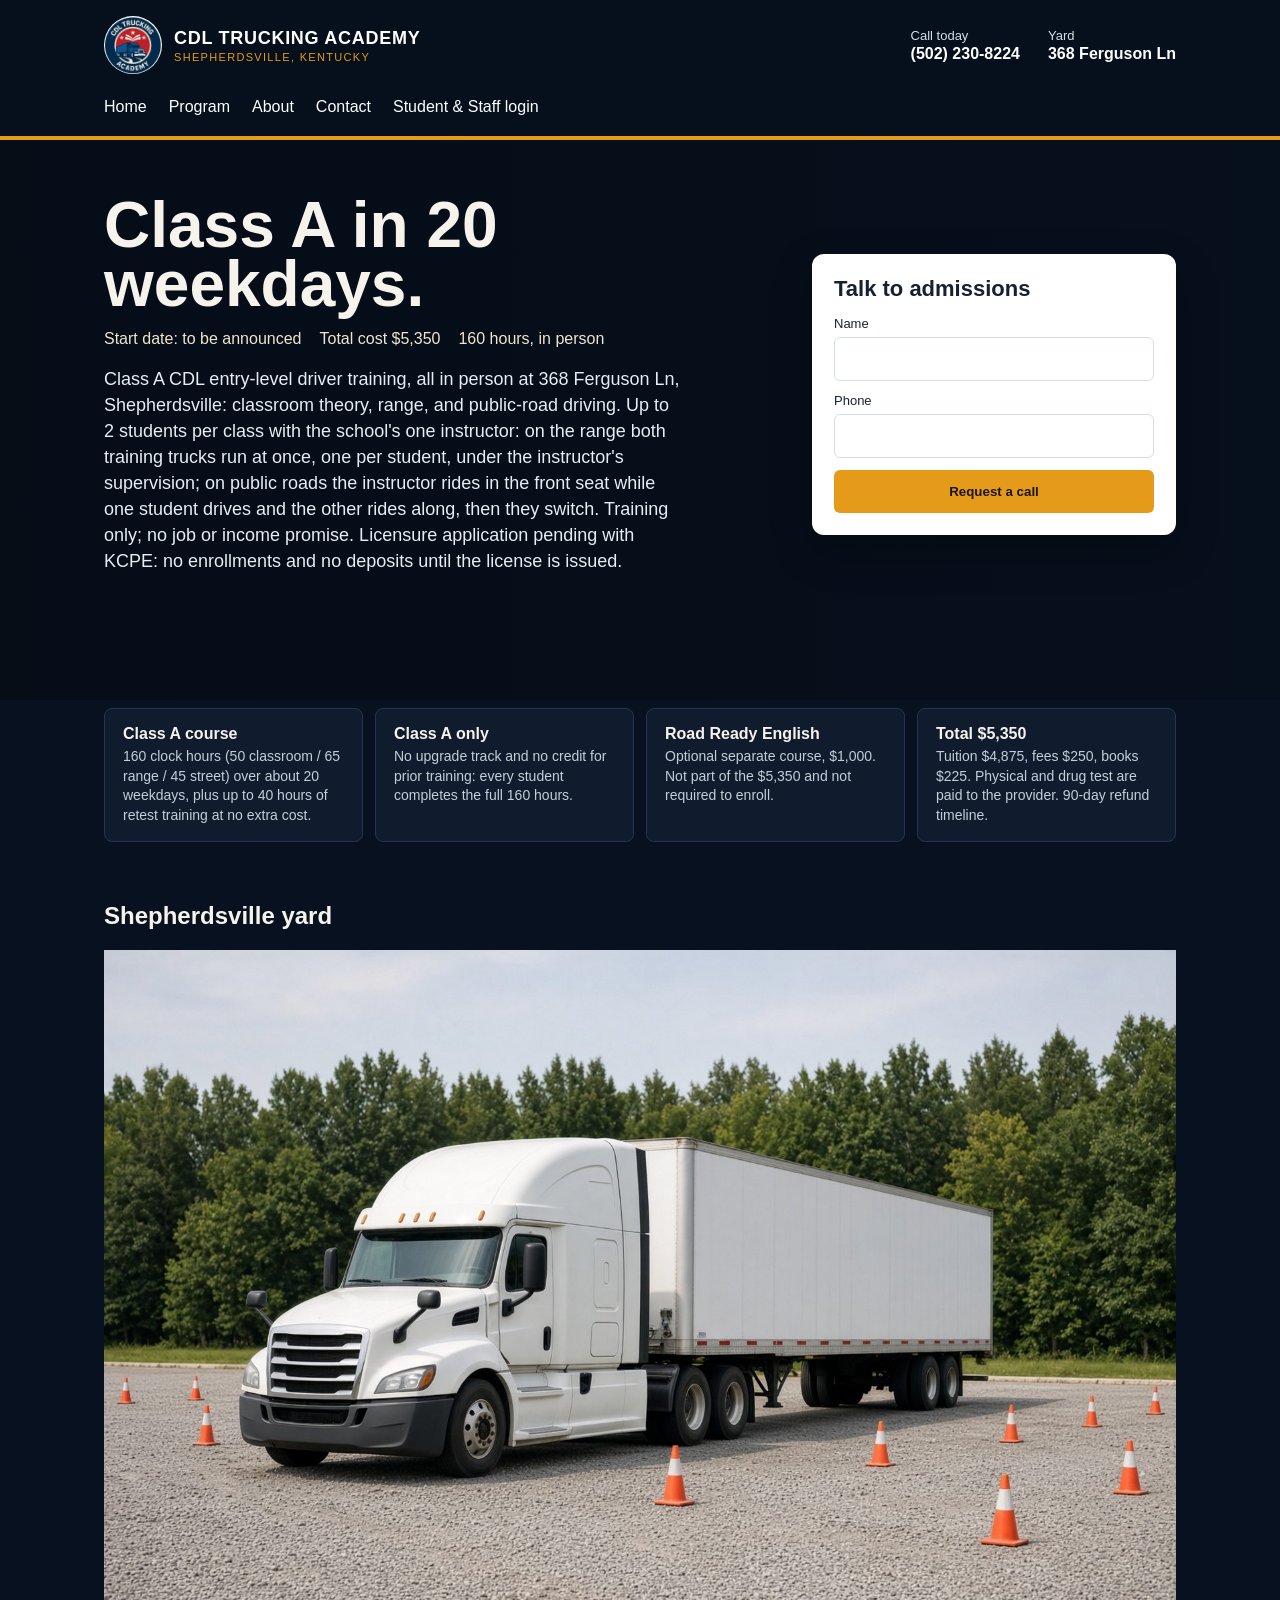
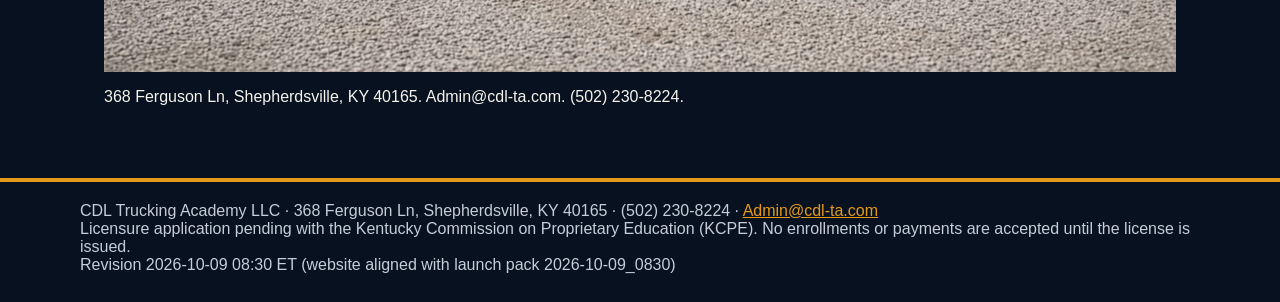
==== commit ff487d44: "Merge 0961be333ed4c4b2313633ce216ff45abdc29cb7 into dbe2119c49b396b1ba363f41e27541234ca92830" ====
--- a/index.html
+++ b/index.html
@@ -5,7 +5,7 @@
 <div class="meta"><div>Call today<b>(502) 230-8224</b></div><div>Yard<b>368 Ferguson Ln</b></div></div>
 </div>
 <input class="nav-toggle" id="nav" type="checkbox"><label for="nav">Menu</label>
-<nav><a href="index.html">Home</a><a href="catalog.html">Program</a><a href="about.html">About</a><a href="#contact">Contact</a></nav>
+<nav><a href="index.html">Home</a><a href="catalog.html">Program</a><a href="about.html">About</a><a href="#contact">Contact</a><a href="https://app.cdl-ta.com/login">Student &amp; Staff login</a></nav>
 </header>
 <section class="hero"><div class="hero-inner">
 <div>
@@ -13,10 +13,11 @@
 <p class="facts"><span>Start date: to be announced</span><span>Total cost $5,350</span><span>160 hours, in person</span></p>
 <p class="lead">Class A CDL entry-level driver training, all in person at 368 Ferguson Ln, Shepherdsville: classroom theory, range, and public-road driving. Up to 2 students per class with the school's one instructor: on the range both training trucks run at once, one per student, under the instructor's supervision; on public roads the instructor rides in the front seat while one student drives and the other rides along, then they switch. Training only; no job or income promise. Licensure application pending with KCPE: no enrollments and no deposits until the license is issued.</p>
 </div>
-<form class="card" action="mailto:Admin@cdl-ta.com" method="post" enctype="text/plain">
+<form class="card" id="inquiry" action="mailto:Admin@cdl-ta.com" method="post" enctype="text/plain">
 <h2>Talk to admissions</h2>
 <label for="name">Name</label><input id="name" name="name" required>
 <label for="phone">Phone</label><input id="phone" name="phone" required>
+<input name="website" tabindex="-1" autocomplete="off" aria-hidden="true" style="position:absolute;left:-9999px">
 <button type="submit">Request a call</button>
 </form>
 </div></section>
@@ -33,4 +34,5 @@
 </div>
 <footer><div>CDL Trucking Academy LLC · 368 Ferguson Ln, Shepherdsville, KY 40165 · (502) 230-8224 · <a href="mailto:Admin@cdl-ta.com">Admin@cdl-ta.com</a></div><div>Licensure application pending with the Kentucky Commission on Proprietary Education (KCPE). No enrollments or payments are accepted until the license is issued.</div><div>Revision 2026-10-09 08:30 ET (website aligned with launch pack 2026-10-09_0830)</div></footer>
 <!-- Revision 2026-10-09 08:30 ET (website aligned with launch pack 2026-10-09_0830) -->
+<script src="js/inquiry.js"></script>
 </body></html>
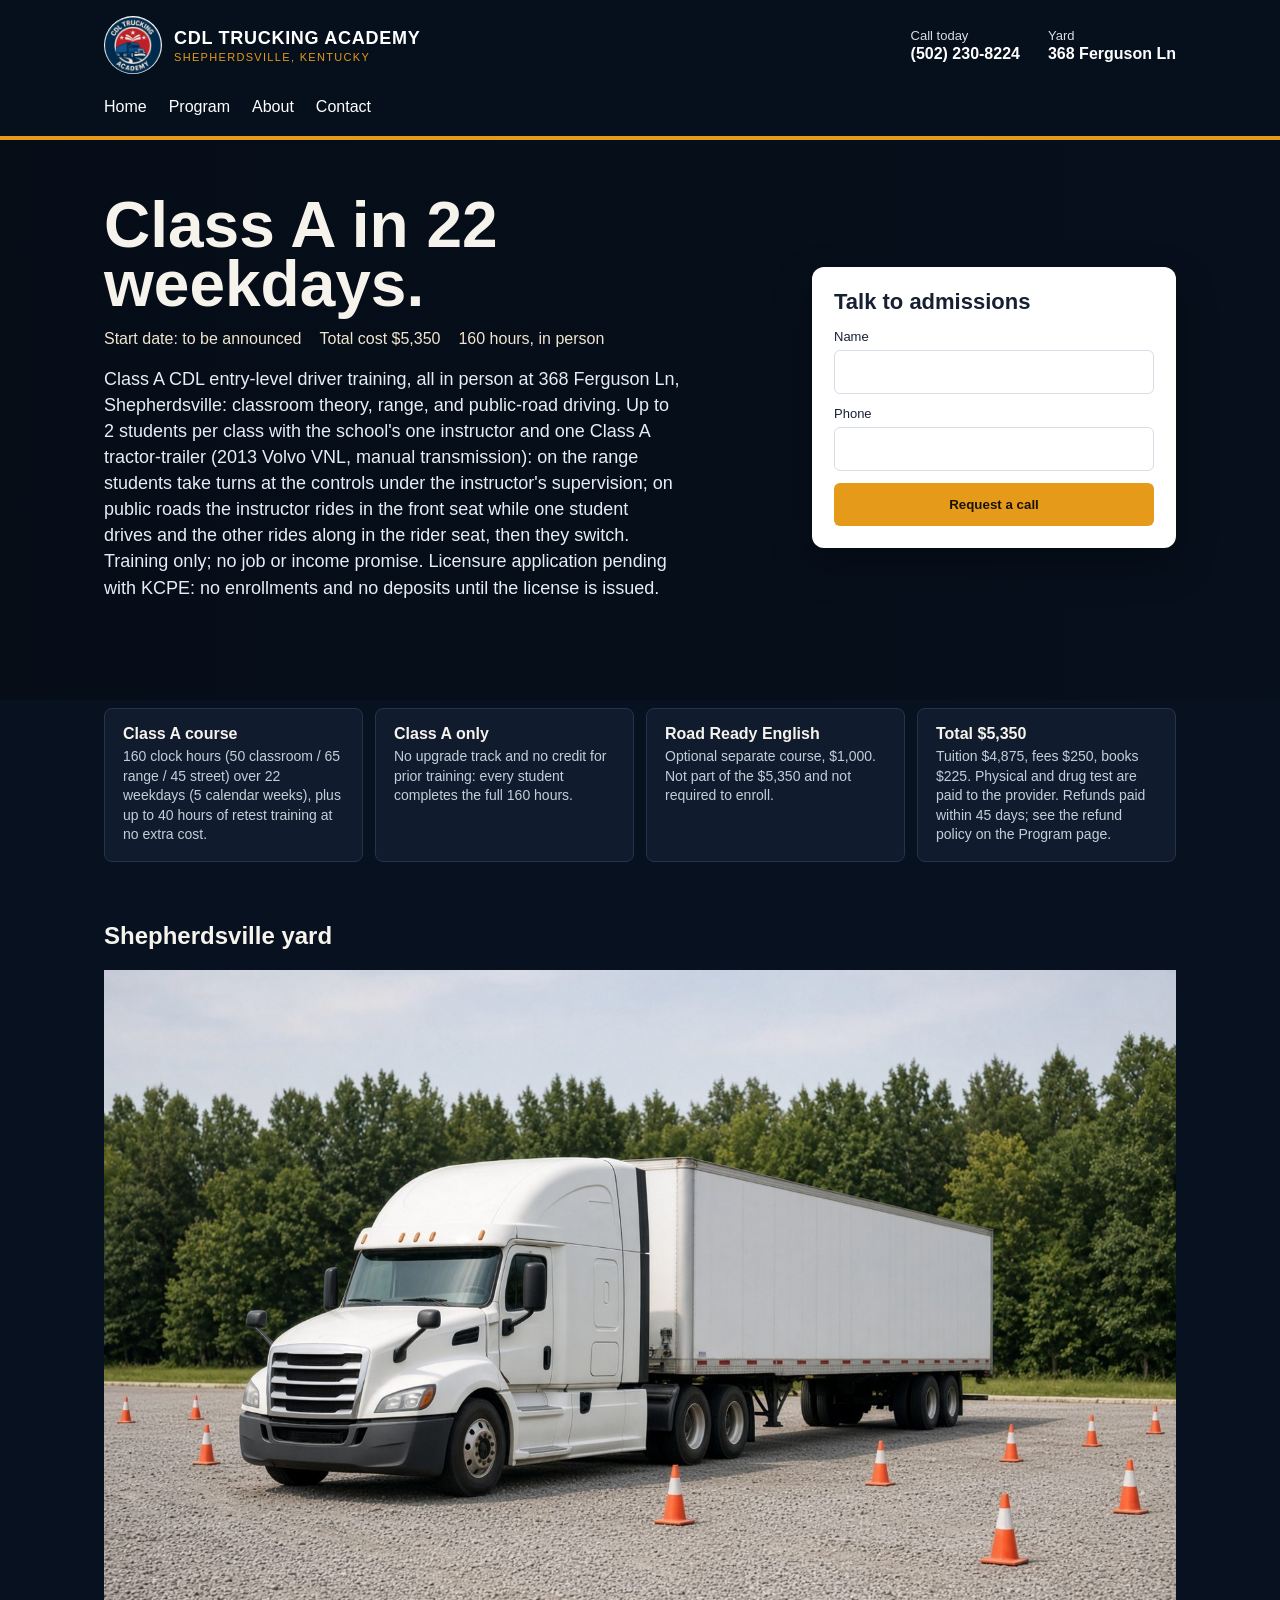
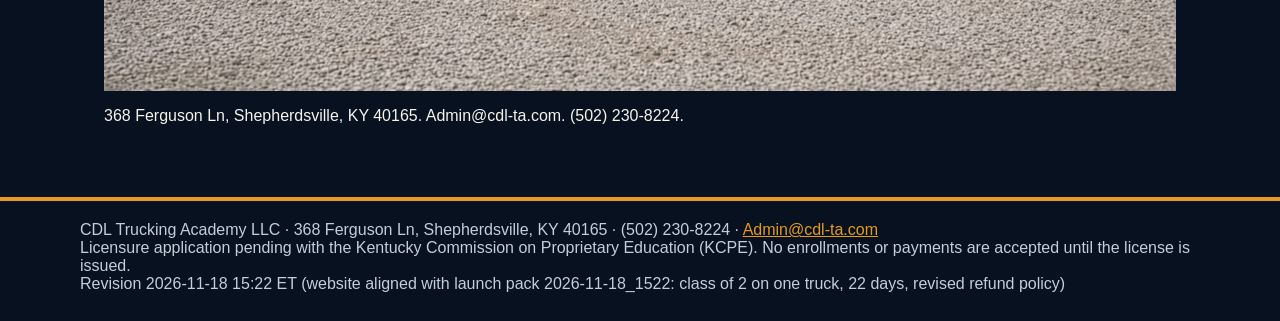
==== commit a3e1f5f3: "Align the site with class of 2 on one truck. Update home, program, and about pages to the current 22" ====
--- a/index.html
+++ b/index.html
@@ -5,34 +5,32 @@
 <div class="meta"><div>Call today<b>(502) 230-8224</b></div><div>Yard<b>368 Ferguson Ln</b></div></div>
 </div>
 <input class="nav-toggle" id="nav" type="checkbox"><label for="nav">Menu</label>
-<nav><a href="index.html">Home</a><a href="catalog.html">Program</a><a href="about.html">About</a><a href="#contact">Contact</a><a href="https://app.cdl-ta.com/login">Student &amp; Staff login</a></nav>
+<nav><a href="index.html">Home</a><a href="catalog.html">Program</a><a href="about.html">About</a><a href="#contact">Contact</a></nav>
 </header>
 <section class="hero"><div class="hero-inner">
 <div>
-<h1>Class A in 20 weekdays.</h1>
+<h1>Class A in 22 weekdays.</h1>
 <p class="facts"><span>Start date: to be announced</span><span>Total cost $5,350</span><span>160 hours, in person</span></p>
-<p class="lead">Class A CDL entry-level driver training, all in person at 368 Ferguson Ln, Shepherdsville: classroom theory, range, and public-road driving. Up to 2 students per class with the school's one instructor: on the range both training trucks run at once, one per student, under the instructor's supervision; on public roads the instructor rides in the front seat while one student drives and the other rides along, then they switch. Training only; no job or income promise. Licensure application pending with KCPE: no enrollments and no deposits until the license is issued.</p>
+<p class="lead">Class A CDL entry-level driver training, all in person at 368 Ferguson Ln, Shepherdsville: classroom theory, range, and public-road driving. Up to 2 students per class with the school's one instructor and one Class A tractor-trailer (2013 Volvo VNL, manual transmission): on the range students take turns at the controls under the instructor's supervision; on public roads the instructor rides in the front seat while one student drives and the other rides along in the rider seat, then they switch. Training only; no job or income promise. Licensure application pending with KCPE: no enrollments and no deposits until the license is issued.</p>
 </div>
-<form class="card" id="inquiry" action="mailto:Admin@cdl-ta.com" method="post" enctype="text/plain">
+<form class="card" action="mailto:Admin@cdl-ta.com" method="post" enctype="text/plain">
 <h2>Talk to admissions</h2>
 <label for="name">Name</label><input id="name" name="name" required>
 <label for="phone">Phone</label><input id="phone" name="phone" required>
-<input name="website" tabindex="-1" autocomplete="off" aria-hidden="true" style="position:absolute;left:-9999px">
 <button type="submit">Request a call</button>
 </form>
 </div></section>
 <section class="strip">
-<div><b>Class A course</b><span>160 clock hours (50 classroom / 65 range / 45 street) over about 20 weekdays, plus up to 40 hours of retest training at no extra cost.</span></div>
+<div><b>Class A course</b><span>160 clock hours (50 classroom / 65 range / 45 street) over 22 weekdays (5 calendar weeks), plus up to 40 hours of retest training at no extra cost.</span></div>
 <div><b>Class A only</b><span>No upgrade track and no credit for prior training: every student completes the full 160 hours.</span></div>
 <div><b>Road Ready English</b><span>Optional separate course, $1,000. Not part of the $5,350 and not required to enroll.</span></div>
-<div><b>Total $5,350</b><span>Tuition $4,875, fees $250, books $225. Physical and drug test are paid to the provider. 90-day refund timeline.</span></div>
+<div><b>Total $5,350</b><span>Tuition $4,875, fees $250, books $225. Physical and drug test are paid to the provider. Refunds paid within 45 days; see the refund policy on the Program page.</span></div>
 </section>
 <div class="wrap" id="contact">
 <h2>Shepherdsville yard</h2>
 <img src="images/yard.jpg" alt="Training yard">
 <p>368 Ferguson Ln, Shepherdsville, KY 40165. Admin@cdl-ta.com. (502) 230-8224.</p>
 </div>
-<footer><div>CDL Trucking Academy LLC · 368 Ferguson Ln, Shepherdsville, KY 40165 · (502) 230-8224 · <a href="mailto:Admin@cdl-ta.com">Admin@cdl-ta.com</a></div><div>Licensure application pending with the Kentucky Commission on Proprietary Education (KCPE). No enrollments or payments are accepted until the license is issued.</div><div>Revision 2026-10-09 08:30 ET (website aligned with launch pack 2026-10-09_0830)</div></footer>
-<!-- Revision 2026-10-09 08:30 ET (website aligned with launch pack 2026-10-09_0830) -->
-<script src="js/inquiry.js"></script>
+<footer><div>CDL Trucking Academy LLC · 368 Ferguson Ln, Shepherdsville, KY 40165 · (502) 230-8224 · <a href="mailto:Admin@cdl-ta.com">Admin@cdl-ta.com</a></div><div>Licensure application pending with the Kentucky Commission on Proprietary Education (KCPE). No enrollments or payments are accepted until the license is issued.</div><div>Revision 2026-11-18 15:22 ET (website aligned with launch pack 2026-11-18_1522: class of 2 on one truck, 22 days, revised refund policy)</div></footer>
+<!-- Revision 2026-11-18 15:22 ET (website aligned with launch pack 2026-11-18_1522: class of 2 on one truck, 22 days, revised refund policy) -->
 </body></html>
